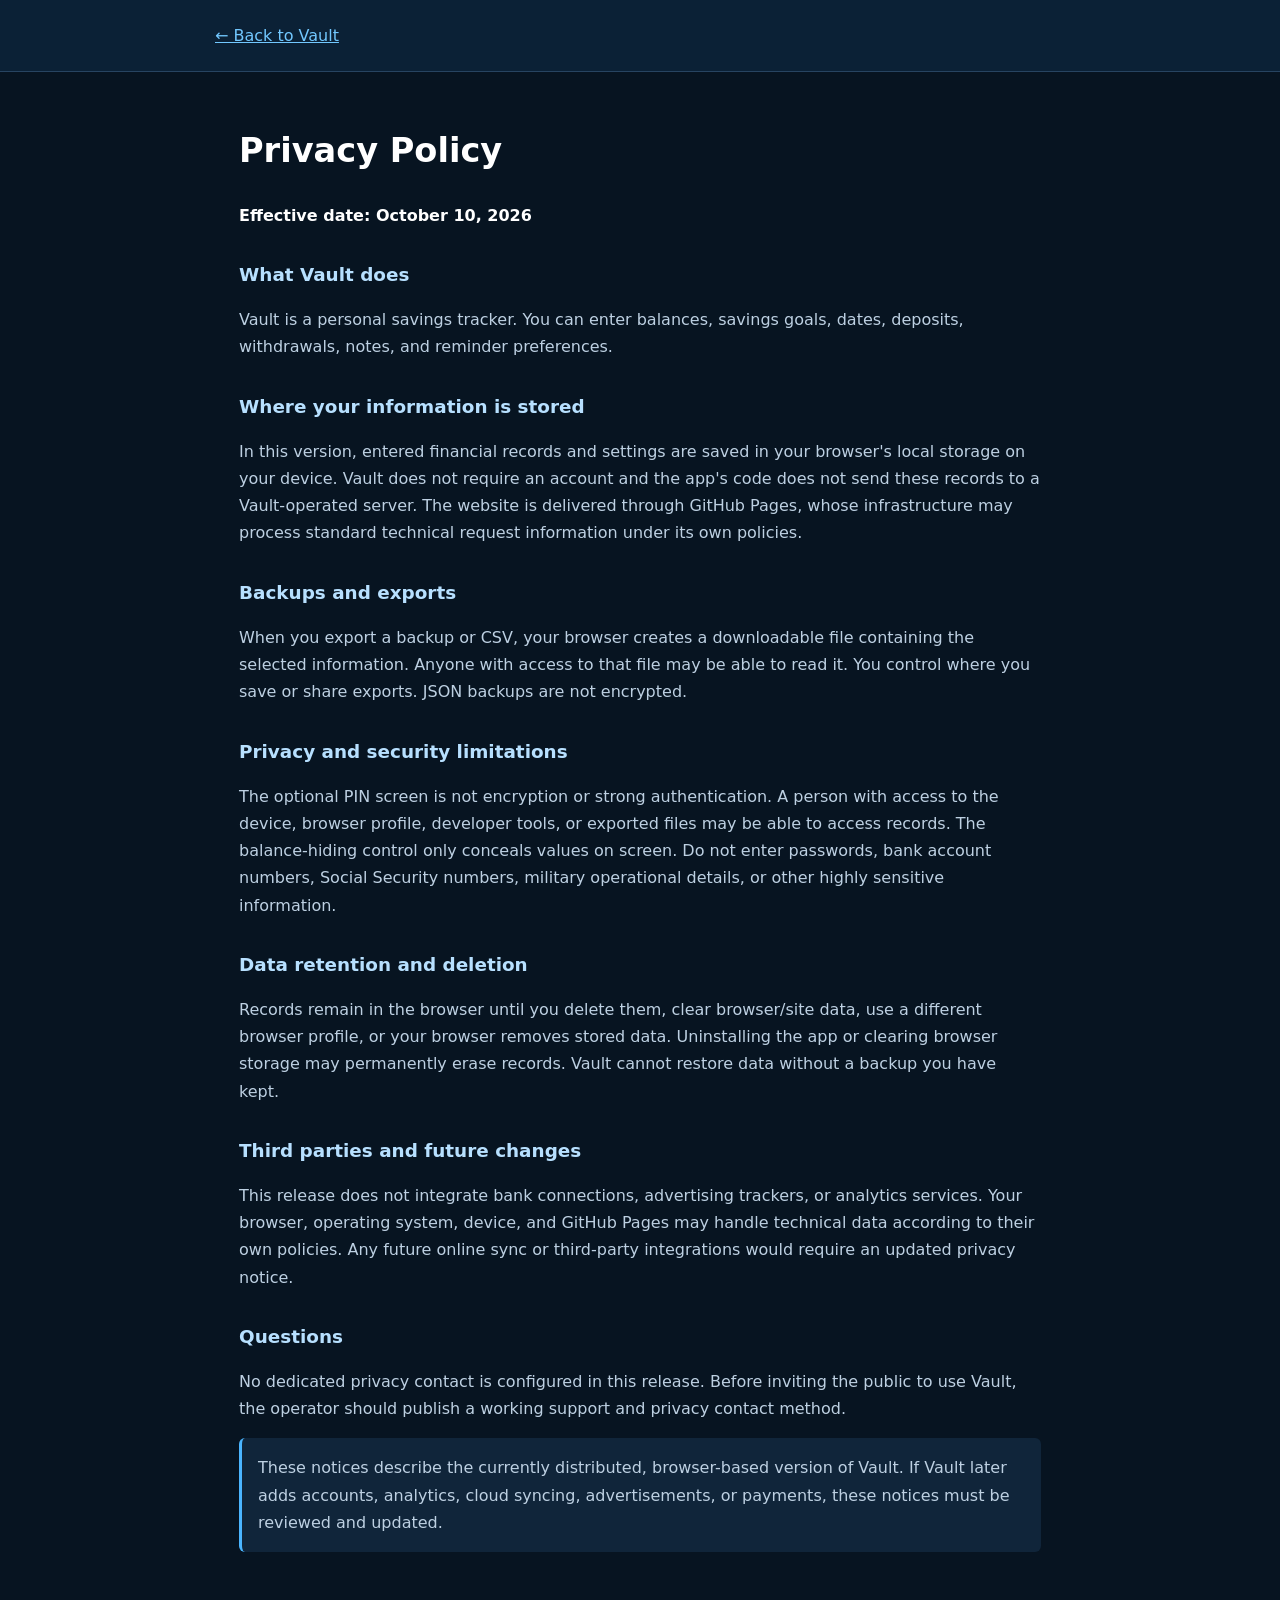
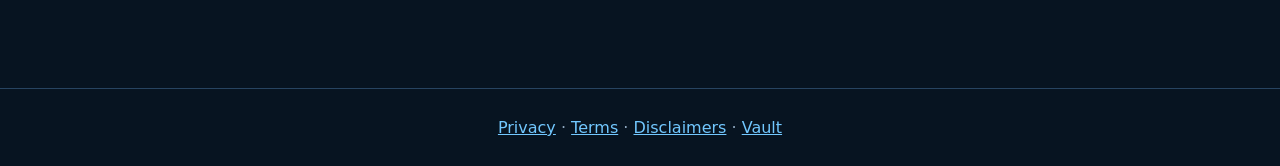
==== privacy.html @ b1246165 "Add files via upload" ====
<!doctype html><html lang="en"><head><meta charset="utf-8"><meta name="viewport" content="width=device-width,initial-scale=1"><meta name="theme-color" content="#071421"><title>Privacy Policy | Vault</title><link rel="icon" href="icon-192.png"><link rel="stylesheet" href="legal.css"></head><body><header><div><a href="./">← Back to Vault</a></div></header><main><h1>Privacy Policy</h1><p><strong>Effective date: October 10, 2026</strong></p><h2>What Vault does</h2><p>Vault is a personal savings tracker. You can enter balances, savings goals, dates, deposits, withdrawals, notes, and reminder preferences.</p><h2>Where your information is stored</h2><p>In this version, entered financial records and settings are saved in your browser's local storage on your device. Vault does not require an account and the app's code does not send these records to a Vault-operated server. The website is delivered through GitHub Pages, whose infrastructure may process standard technical request information under its own policies.</p><h2>Backups and exports</h2><p>When you export a backup or CSV, your browser creates a downloadable file containing the selected information. Anyone with access to that file may be able to read it. You control where you save or share exports. JSON backups are not encrypted.</p><h2>Privacy and security limitations</h2><p>The optional PIN screen is not encryption or strong authentication. A person with access to the device, browser profile, developer tools, or exported files may be able to access records. The balance-hiding control only conceals values on screen. Do not enter passwords, bank account numbers, Social Security numbers, military operational details, or other highly sensitive information.</p><h2>Data retention and deletion</h2><p>Records remain in the browser until you delete them, clear browser/site data, use a different browser profile, or your browser removes stored data. Uninstalling the app or clearing browser storage may permanently erase records. Vault cannot restore data without a backup you have kept.</p><h2>Third parties and future changes</h2><p>This release does not integrate bank connections, advertising trackers, or analytics services. Your browser, operating system, device, and GitHub Pages may handle technical data according to their own policies. Any future online sync or third-party integrations would require an updated privacy notice.</p><h2>Questions</h2><p>No dedicated privacy contact is configured in this release. Before inviting the public to use Vault, the operator should publish a working support and privacy contact method.</p><p class="note">These notices describe the currently distributed, browser-based version of Vault. If Vault later adds accounts, analytics, cloud syncing, advertisements, or payments, these notices must be reviewed and updated.</p></main><footer><a href="privacy.html">Privacy</a> · <a href="terms.html">Terms</a> · <a href="disclaimer.html">Disclaimers</a> · <a href="./">Vault</a></footer></body></html>
---- legal.css ----
*{box-sizing:border-box}body{margin:0;font:16px/1.7 system-ui,-apple-system,Segoe UI,sans-serif;background:#071421;color:#e7f1ff}main{max-width:850px;margin:50px auto;padding:0 24px 70px}h1{font-size:2.1rem;color:#fff}h2{margin-top:30px;color:#b7e0ff;font-size:1.15rem}p,li{color:#bdd0e2}a{color:#72c8ff}header{border-bottom:1px solid #274461;padding:22px 24px;background:#0b2136}header div{max-width:850px;margin:auto}strong{color:#fff}.note{padding:16px;border-left:3px solid #4ab5ff;background:#10253a;border-radius:6px}footer{padding:25px;text-align:center;border-top:1px solid #274461;color:#91aac2}
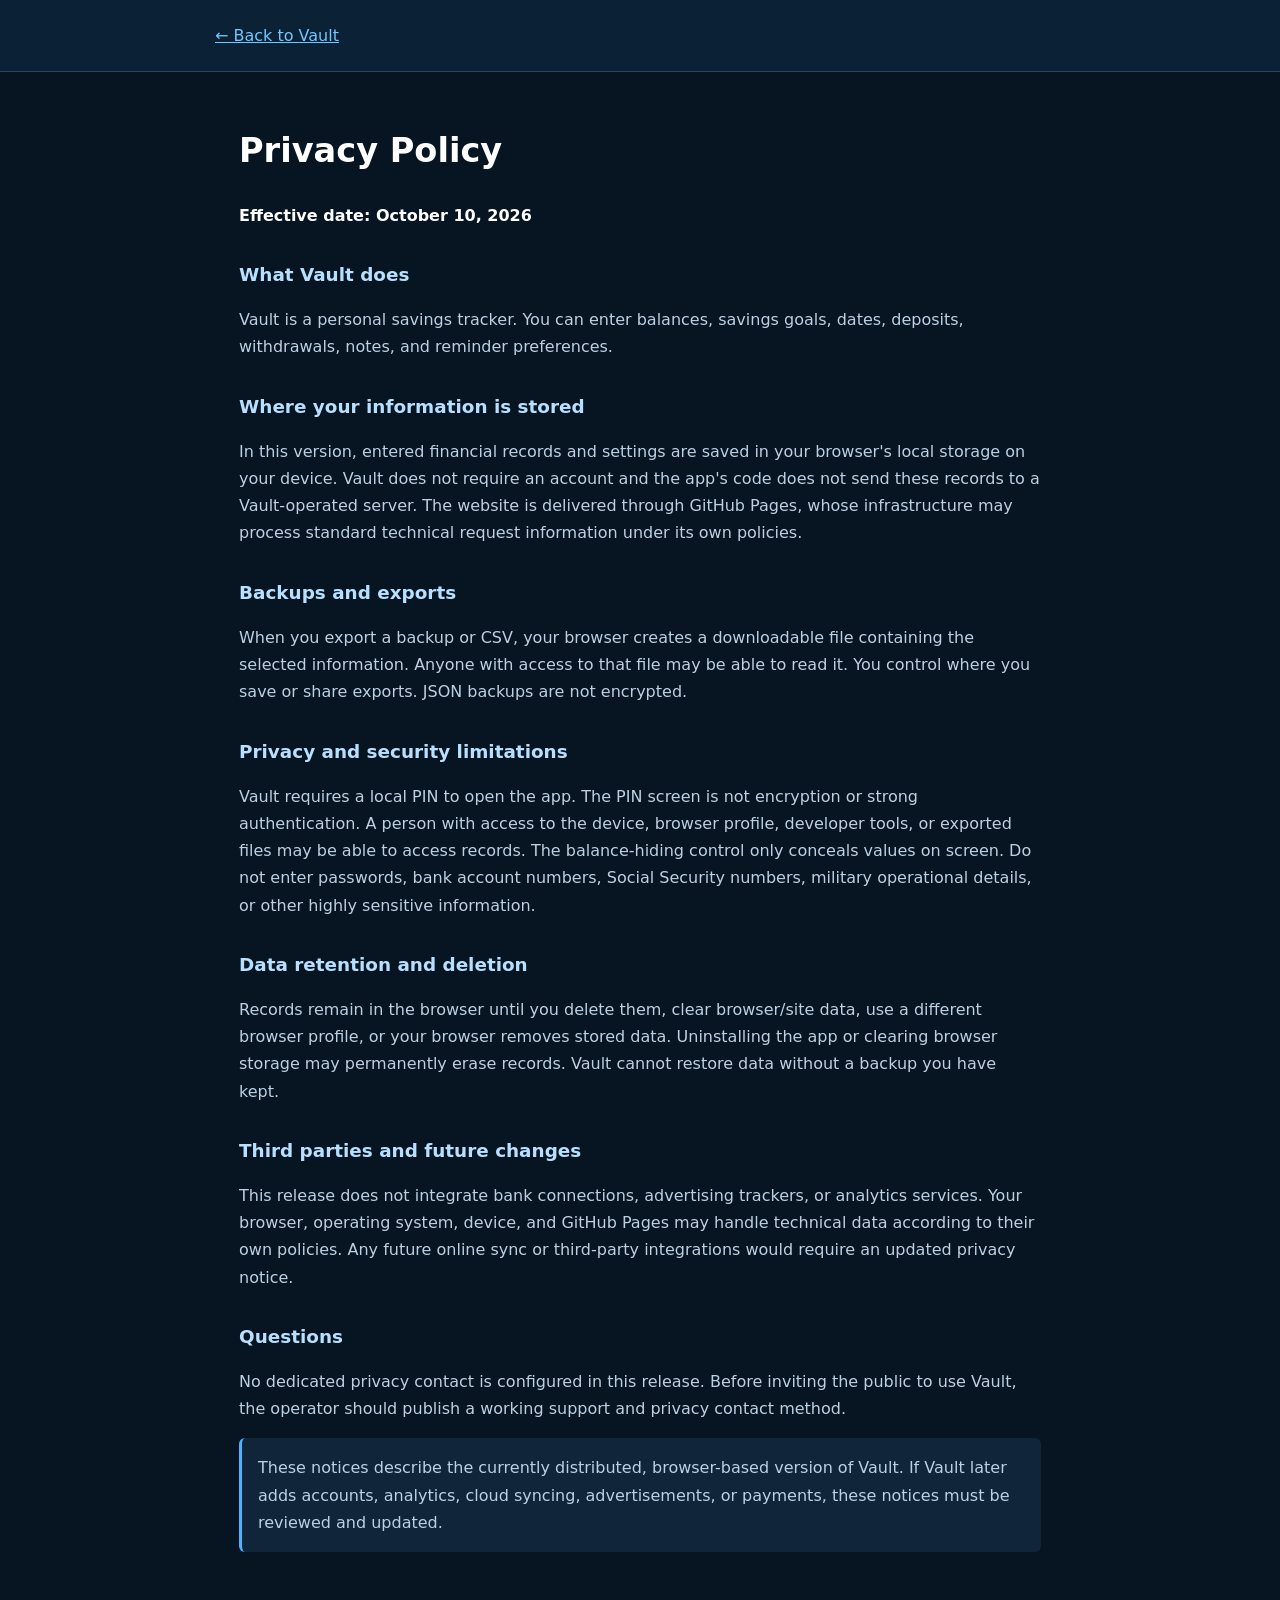
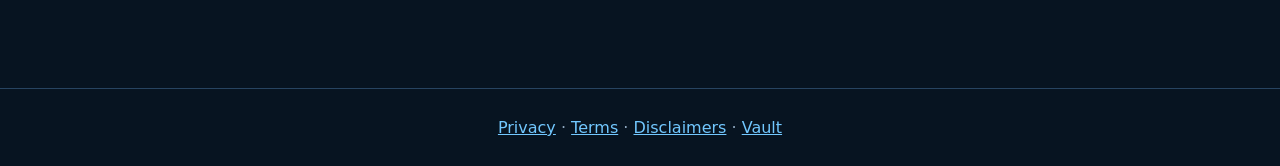
==== commit 64bfaac7: "Add files via upload" ====
--- a/privacy.html
+++ b/privacy.html
@@ -1 +1 @@
-<!doctype html><html lang="en"><head><meta charset="utf-8"><meta name="viewport" content="width=device-width,initial-scale=1"><meta name="theme-color" content="#071421"><title>Privacy Policy | Vault</title><link rel="icon" href="icon-192.png"><link rel="stylesheet" href="legal.css"></head><body><header><div><a href="./">← Back to Vault</a></div></header><main><h1>Privacy Policy</h1><p><strong>Effective date: October 10, 2026</strong></p><h2>What Vault does</h2><p>Vault is a personal savings tracker. You can enter balances, savings goals, dates, deposits, withdrawals, notes, and reminder preferences.</p><h2>Where your information is stored</h2><p>In this version, entered financial records and settings are saved in your browser's local storage on your device. Vault does not require an account and the app's code does not send these records to a Vault-operated server. The website is delivered through GitHub Pages, whose infrastructure may process standard technical request information under its own policies.</p><h2>Backups and exports</h2><p>When you export a backup or CSV, your browser creates a downloadable file containing the selected information. Anyone with access to that file may be able to read it. You control where you save or share exports. JSON backups are not encrypted.</p><h2>Privacy and security limitations</h2><p>The optional PIN screen is not encryption or strong authentication. A person with access to the device, browser profile, developer tools, or exported files may be able to access records. The balance-hiding control only conceals values on screen. Do not enter passwords, bank account numbers, Social Security numbers, military operational details, or other highly sensitive information.</p><h2>Data retention and deletion</h2><p>Records remain in the browser until you delete them, clear browser/site data, use a different browser profile, or your browser removes stored data. Uninstalling the app or clearing browser storage may permanently erase records. Vault cannot restore data without a backup you have kept.</p><h2>Third parties and future changes</h2><p>This release does not integrate bank connections, advertising trackers, or analytics services. Your browser, operating system, device, and GitHub Pages may handle technical data according to their own policies. Any future online sync or third-party integrations would require an updated privacy notice.</p><h2>Questions</h2><p>No dedicated privacy contact is configured in this release. Before inviting the public to use Vault, the operator should publish a working support and privacy contact method.</p><p class="note">These notices describe the currently distributed, browser-based version of Vault. If Vault later adds accounts, analytics, cloud syncing, advertisements, or payments, these notices must be reviewed and updated.</p></main><footer><a href="privacy.html">Privacy</a> · <a href="terms.html">Terms</a> · <a href="disclaimer.html">Disclaimers</a> · <a href="./">Vault</a></footer></body></html>+<!doctype html><html lang="en"><head><meta charset="utf-8"><meta name="viewport" content="width=device-width,initial-scale=1"><meta name="theme-color" content="#071421"><title>Privacy Policy | Vault</title><link rel="icon" href="icon-192.png"><link rel="stylesheet" href="legal.css"></head><body><header><div><a href="./">← Back to Vault</a></div></header><main><h1>Privacy Policy</h1><p><strong>Effective date: October 10, 2026</strong></p><h2>What Vault does</h2><p>Vault is a personal savings tracker. You can enter balances, savings goals, dates, deposits, withdrawals, notes, and reminder preferences.</p><h2>Where your information is stored</h2><p>In this version, entered financial records and settings are saved in your browser's local storage on your device. Vault does not require an account and the app's code does not send these records to a Vault-operated server. The website is delivered through GitHub Pages, whose infrastructure may process standard technical request information under its own policies.</p><h2>Backups and exports</h2><p>When you export a backup or CSV, your browser creates a downloadable file containing the selected information. Anyone with access to that file may be able to read it. You control where you save or share exports. JSON backups are not encrypted.</p><h2>Privacy and security limitations</h2><p>Vault requires a local PIN to open the app. The PIN screen is not encryption or strong authentication. A person with access to the device, browser profile, developer tools, or exported files may be able to access records. The balance-hiding control only conceals values on screen. Do not enter passwords, bank account numbers, Social Security numbers, military operational details, or other highly sensitive information.</p><h2>Data retention and deletion</h2><p>Records remain in the browser until you delete them, clear browser/site data, use a different browser profile, or your browser removes stored data. Uninstalling the app or clearing browser storage may permanently erase records. Vault cannot restore data without a backup you have kept.</p><h2>Third parties and future changes</h2><p>This release does not integrate bank connections, advertising trackers, or analytics services. Your browser, operating system, device, and GitHub Pages may handle technical data according to their own policies. Any future online sync or third-party integrations would require an updated privacy notice.</p><h2>Questions</h2><p>No dedicated privacy contact is configured in this release. Before inviting the public to use Vault, the operator should publish a working support and privacy contact method.</p><p class="note">These notices describe the currently distributed, browser-based version of Vault. If Vault later adds accounts, analytics, cloud syncing, advertisements, or payments, these notices must be reviewed and updated.</p></main><footer><a href="privacy.html">Privacy</a> · <a href="terms.html">Terms</a> · <a href="disclaimer.html">Disclaimers</a> · <a href="./">Vault</a></footer></body></html>
